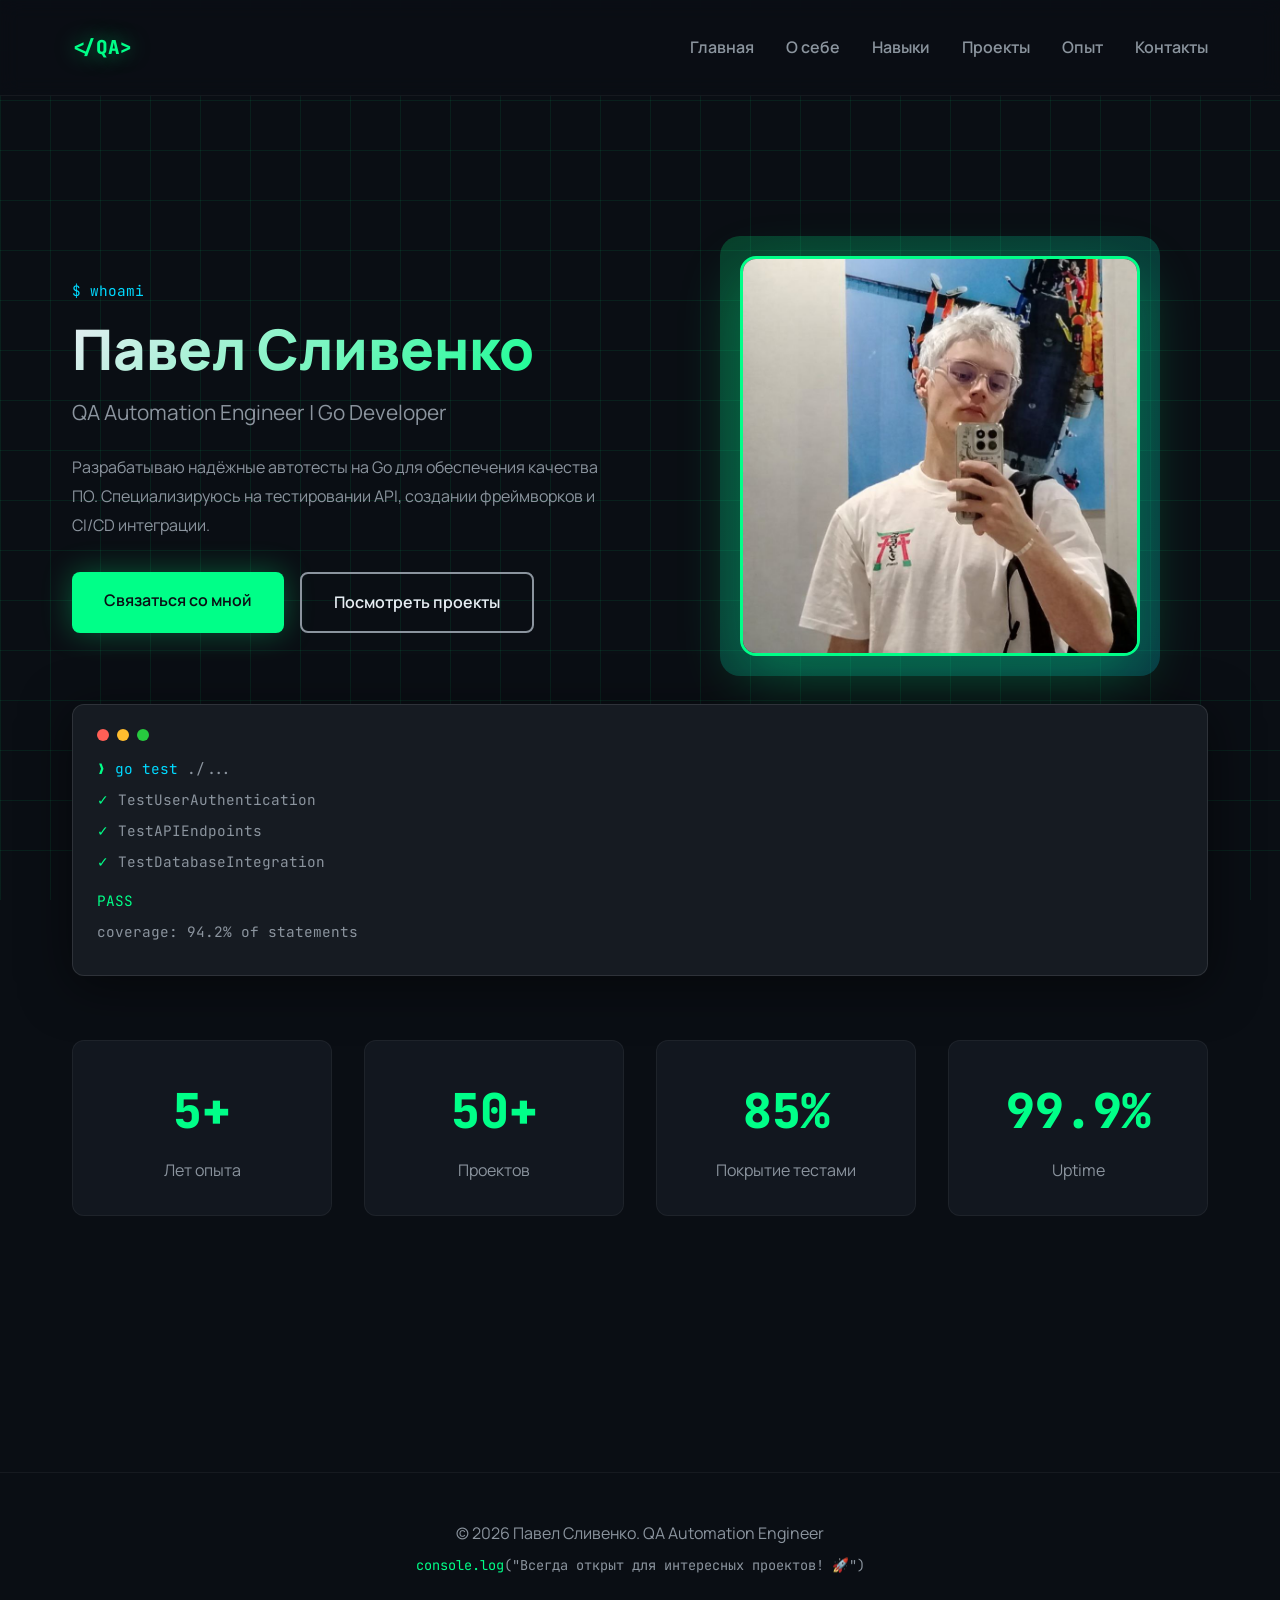
==== templates/index.html @ c2a79685 "Новая страница 404" ====
<!DOCTYPE html>
<html lang="ru">
<head>
    <meta charset="UTF-8">
    <meta name="viewport" content="width=device-width, initial-scale=1.0">
    <title>Павел Сливенко | QA Automation Engineer</title>
    <link rel="preconnect" href="https://fonts.googleapis.com">
    <link rel="preconnect" href="https://fonts.gstatic.com" crossorigin>
    <link href="https://fonts.googleapis.com/css2?family=JetBrains+Mono:wght@400;600;800&family=Manrope:wght@400;600;800&display=swap" rel="stylesheet">
    <link rel="stylesheet" href="/static/css/style.css">
    <style>
        /* Hero Section */
        .hero {
            padding: 6rem 0 4rem;
            animation: fadeIn 0.8s ease-out 0.3s both;
        }

        .hero-content {
            display: grid;
            grid-template-columns: 1fr 1fr;
            gap: 4rem;
            align-items: center;
        }

        .hero-text h1 {
            font-size: 3.5rem;
            font-weight: 800;
            margin-bottom: 1rem;
            line-height: 1.1;
            background: linear-gradient(135deg, var(--text-primary) 0%, var(--accent-green) 100%);
            -webkit-background-clip: text;
            -webkit-text-fill-color: transparent;
            background-clip: text;
        }

        .hero-tag {
            font-family: 'JetBrains Mono', monospace;
            color: var(--accent-cyan);
            font-size: 0.9rem;
            margin-bottom: 1rem;
            display: inline-block;
            animation: pulse 2s ease-in-out infinite;
        }

        @keyframes pulse {
            0%, 100% { opacity: 1; }
            50% { opacity: 0.6; }
        }

        .hero-subtitle {
            font-size: 1.3rem;
            color: var(--text-secondary);
            margin-bottom: 1.5rem;
        }

        .hero-description {
            color: var(--text-secondary);
            margin-bottom: 2rem;
            line-height: 1.8;
        }

        .cta-buttons {
            display: flex;
            gap: 1rem;
        }

        /* Profile Image */
        .hero-image {
            position: relative;
        }

        .profile-image-wrapper {
            position: relative;
            width: 100%;
            max-width: 400px;
            margin: 0 auto;
        }

        .profile-image-wrapper::before {
            content: '';
            position: absolute;
            top: -20px;
            left: -20px;
            right: -20px;
            bottom: -20px;
            background: linear-gradient(135deg, var(--accent-green), var(--accent-cyan));
            border-radius: 20px;
            opacity: 0.2;
            animation: rotate 10s linear infinite;
        }

        @keyframes rotate {
            0% { transform: rotate(0deg); }
            100% { transform: rotate(360deg); }
        }

        .profile-image {
            position: relative;
            width: 100%;
            aspect-ratio: 1;
            border-radius: 16px;
            overflow: hidden;
            border: 3px solid var(--accent-green);
            box-shadow: 0 20px 60px rgba(0, 255, 136, 0.3);
            background: linear-gradient(135deg, var(--bg-secondary), var(--code-bg));
            display: flex;
            align-items: center;
            justify-content: center;
            font-size: 4rem;
        }

        .profile-image img {
            width: 100%;
            height: 100%;
            object-fit: cover;
            display: block;
        }

        .profile-placeholder {
            color: var(--text-secondary);
            text-align: center;
            padding: 2rem;
        }

        .profile-placeholder-icon {
            font-size: 6rem;
            margin-bottom: 1rem;
            opacity: 0.3;
        }

        .profile-placeholder-text {
            font-size: 1rem;
            font-family: 'JetBrains Mono', monospace;
        }

        /* Terminal */
        .terminal {
            background: var(--code-bg);
            border: 1px solid rgba(255, 255, 255, 0.1);
            border-radius: 12px;
            padding: 1.5rem;
            margin: 3rem 0;
            font-family: 'JetBrains Mono', monospace;
            font-size: 0.9rem;
            animation: fadeIn 0.8s ease-out 0.6s both;
            box-shadow: 0 10px 50px rgba(0, 0, 0, 0.5);
        }

        .terminal-header {
            display: flex;
            gap: 0.5rem;
            margin-bottom: 1rem;
        }

        .terminal-dot {
            width: 12px;
            height: 12px;
            border-radius: 50%;
            background: #ff5f56;
        }

        .terminal-dot:nth-child(2) { background: #ffbd2e; }
        .terminal-dot:nth-child(3) { background: #27c93f; }

        .terminal-content {
            color: var(--text-secondary);
        }

        .terminal-line {
            margin: 0.5rem 0;
        }

        .terminal-prompt {
            color: var(--accent-green);
        }

        .terminal-command {
            color: var(--accent-cyan);
        }

        /* Stats */
        .stats {
            display: grid;
            grid-template-columns: repeat(auto-fit, minmax(200px, 1fr));
            gap: 2rem;
            margin: 4rem 0;
        }

        .stat-card {
            text-align: center;
            padding: 2rem;
            background: var(--bg-secondary);
            border: 1px solid rgba(255, 255, 255, 0.05);
            border-radius: 12px;
            transition: all 0.3s;
        }

        .stat-card:hover {
            transform: translateY(-5px);
            border-color: var(--accent-green);
            box-shadow: 0 10px 30px rgba(0, 255, 136, 0.1);
        }

        .stat-number {
            font-size: 3rem;
            font-weight: 800;
            color: var(--accent-green);
            font-family: 'JetBrains Mono', monospace;
        }

        .stat-label {
            color: var(--text-secondary);
            margin-top: 0.5rem;
        }

        @media (max-width: 968px) {
            .hero-content {
                grid-template-columns: 1fr;
                gap: 2rem;
            }

            .hero-text h1 {
                font-size: 2.5rem;
            }

            .profile-image-wrapper {
                max-width: 300px;
            }

            .cta-buttons {
                flex-direction: column;
            }
        }
    </style>
</head>
<body>
    <div class="bg-grid"></div>
    
    <!-- Floating particles -->
    <div class="particle" style="left: 10%; animation-delay: 0s;"></div>
    <div class="particle" style="left: 30%; animation-delay: 3s;"></div>
    <div class="particle" style="left: 50%; animation-delay: 6s;"></div>
    <div class="particle" style="left: 70%; animation-delay: 9s;"></div>
    <div class="particle" style="left: 90%; animation-delay: 12s;"></div>

    <header>
        <nav class="container">
            <a href="/" class="logo">&lt;/QA&gt;</a>
            <button class="menu-toggle">☰</button>
            <ul class="nav-links">
                <li><a href="/">Главная</a></li>
                <li><a href="/about">О себе</a></li>
                <li><a href="/skills">Навыки</a></li>
                <li><a href="/projects">Проекты</a></li>
                <li><a href="/experience">Опыт</a></li>
                <li><a href="/contact">Контакты</a></li>
            </ul>
        </nav>
    </header>

    <main>
        <section class="hero">
            <div class="container">
                <div class="hero-content">
                    <div class="hero-text">
                        <span class="hero-tag">$ whoami</span>
                        <h1>Павел Сливенко</h1>
                        <p class="hero-subtitle">QA Automation Engineer | Go Developer</p>
                        <p class="hero-description">
                            Разрабатываю надёжные автотесты на Go для обеспечения качества ПО. 
                            Специализируюсь на тестировании API, создании фреймворков и CI/CD интеграции.
                        </p>
                        <div class="cta-buttons">
                            <a href="/contact" class="btn btn-primary">Связаться со мной</a>
                            <a href="/projects" class="btn btn-secondary">Посмотреть проекты</a>
                        </div>
                    </div>

                    <div class="hero-image">
                        <div class="profile-image-wrapper">
                            <div class="profile-image">
                                 <img src="/static/img/photo.jpg" alt="Моя фотка">
                            </div>
                        </div>
                    </div>
                </div>

                <div class="terminal">
                    <div class="terminal-header">
                        <div class="terminal-dot"></div>
                        <div class="terminal-dot"></div>
                        <div class="terminal-dot"></div>
                    </div>
                    <div class="terminal-content">
                        <div class="terminal-line">
                            <span class="terminal-prompt">❯</span> 
                            <span class="terminal-command">go test</span> ./...
                        </div>
                        <div class="terminal-line">
                            <span style="color: var(--accent-green);">✓</span> TestUserAuthentication
                        </div>
                        <div class="terminal-line">
                            <span style="color: var(--accent-green);">✓</span> TestAPIEndpoints
                        </div>
                        <div class="terminal-line">
                            <span style="color: var(--accent-green);">✓</span> TestDatabaseIntegration
                        </div>
                        <div class="terminal-line" style="margin-top: 1rem;">
                            <span style="color: var(--accent-green);">PASS</span>
                        </div>
                        <div class="terminal-line">
                            <span>coverage: 94.2% of statements</span>
                        </div>
                    </div>
                </div>

                <div class="stats">
                    <div class="stat-card fade-in-up stagger-1">
                        <div class="stat-number">5+</div>
                        <div class="stat-label">Лет опыта</div>
                    </div>
                    <div class="stat-card fade-in-up stagger-2">
                        <div class="stat-number">50+</div>
                        <div class="stat-label">Проектов</div>
                    </div>
                    <div class="stat-card fade-in-up stagger-3">
                        <div class="stat-number">85%</div>
                        <div class="stat-label">Покрытие тестами</div>
                    </div>
                    <div class="stat-card fade-in-up stagger-4">
                        <div class="stat-number">99.9%</div>
                        <div class="stat-label">Uptime</div>
                    </div>
                </div>
            </div>
        </section>
    </main>

    <footer>
        <div class="container">
            <p>&copy; 2026 Павел Сливенко. QA Automation Engineer</p>
            <p style="margin-top: 0.5rem; font-family: 'JetBrains Mono', monospace; font-size: 0.85rem;">
                <span style="color: var(--accent-green);">console.log</span>("Всегда открыт для интересных проектов! 🚀")
            </p>
        </div>
    </footer>

    <script src="/static/js/main.js"></script>
</body>
</html>
---- static/css/style.css ----
:root {
    --bg-primary: #0a0e14;
    --bg-secondary: #12171f;
    --accent-green: #00ff88;
    --accent-cyan: #00d9ff;
    --text-primary: #e6edf3;
    --text-secondary: #8b949e;
    --code-bg: #161b22;
    --grid-color: rgba(0, 255, 136, 0.08);
}

* {
    margin: 0;
    padding: 0;
    box-sizing: border-box;
}

body {
    font-family: 'Manrope', sans-serif;
    background: var(--bg-primary);
    color: var(--text-primary);
    line-height: 1.6;
    overflow-x: hidden;
    min-height: 100vh;
    display: flex;
    flex-direction: column;
}

/* Animated background grid */
.bg-grid {
    position: fixed;
    top: 0;
    left: 0;
    width: 100%;
    height: 100%;
    background-image: 
        linear-gradient(var(--grid-color) 1px, transparent 1px),
        linear-gradient(90deg, var(--grid-color) 1px, transparent 1px);
    background-size: 50px 50px;
    animation: gridMove 20s linear infinite;
    pointer-events: none;
    z-index: 0;
}

@keyframes gridMove {
    0% { transform: translate(0, 0); }
    100% { transform: translate(50px, 50px); }
}

/* Floating particles */
.particle {
    position: fixed;
    width: 2px;
    height: 2px;
    background: var(--accent-green);
    border-radius: 50%;
    pointer-events: none;
    opacity: 0;
    animation: float 15s infinite;
}

@keyframes float {
    0% {
        transform: translateY(100vh) translateX(0);
        opacity: 0;
    }
    10% {
        opacity: 0.5;
    }
    90% {
        opacity: 0.5;
    }
    100% {
        transform: translateY(-100px) translateX(100px);
        opacity: 0;
    }
}

.container {
    max-width: 1200px;
    margin: 0 auto;
    padding: 0 2rem;
    position: relative;
    z-index: 1;
}

/* Header */
header {
    padding: 2rem 0;
    border-bottom: 1px solid rgba(255, 255, 255, 0.05);
    backdrop-filter: blur(10px);
    position: sticky;
    top: 0;
    z-index: 100;
    background: rgba(10, 14, 20, 0.9);
    animation: slideDown 0.6s ease-out;
}

@keyframes slideDown {
    from {
        transform: translateY(-100%);
        opacity: 0;
    }
    to {
        transform: translateY(0);
        opacity: 1;
    }
}

nav {
    display: flex;
    justify-content: space-between;
    align-items: center;
}

.logo {
    font-family: 'JetBrains Mono', monospace;
    font-size: 1.2rem;
    font-weight: 800;
    color: var(--accent-green);
    text-shadow: 0 0 20px rgba(0, 255, 136, 0.5);
    text-decoration: none;
}

.nav-links {
    display: flex;
    gap: 2rem;
    list-style: none;
}

.nav-links a {
    color: var(--text-secondary);
    text-decoration: none;
    font-weight: 600;
    transition: all 0.3s;
    position: relative;
}

.nav-links a:hover,
.nav-links a.active {
    color: var(--accent-green);
}

.nav-links a::after {
    content: '';
    position: absolute;
    bottom: -5px;
    left: 0;
    width: 0;
    height: 2px;
    background: var(--accent-green);
    transition: width 0.3s;
}

.nav-links a:hover::after,
.nav-links a.active::after {
    width: 100%;
}

/* Main content */
main {
    flex: 1;
    padding: 4rem 0;
}

/* Page title */
.page-title {
    font-size: 3rem;
    font-weight: 800;
    margin-bottom: 1rem;
    background: linear-gradient(135deg, var(--text-primary) 0%, var(--accent-green) 100%);
    -webkit-background-clip: text;
    -webkit-text-fill-color: transparent;
    background-clip: text;
    animation: fadeIn 0.8s ease-out;
}

.page-subtitle {
    font-size: 1.2rem;
    color: var(--text-secondary);
    margin-bottom: 3rem;
    animation: fadeIn 0.8s ease-out 0.2s both;
}

@keyframes fadeIn {
    from {
        opacity: 0;
        transform: translateY(20px);
    }
    to {
        opacity: 1;
        transform: translateY(0);
    }
}

/* Buttons */
.btn {
    padding: 1rem 2rem;
    border: none;
    border-radius: 8px;
    font-weight: 600;
    cursor: pointer;
    transition: all 0.3s;
    text-decoration: none;
    display: inline-block;
    font-family: 'Manrope', sans-serif;
}

.btn-primary {
    background: var(--accent-green);
    color: var(--bg-primary);
    box-shadow: 0 0 30px rgba(0, 255, 136, 0.3);
}

.btn-primary:hover {
    transform: translateY(-2px);
    box-shadow: 0 5px 40px rgba(0, 255, 136, 0.5);
}

.btn-secondary {
    background: transparent;
    color: var(--text-primary);
    border: 2px solid var(--text-secondary);
}

.btn-secondary:hover {
    border-color: var(--accent-green);
    color: var(--accent-green);
}

/* Cards */
.card {
    background: var(--bg-secondary);
    border: 1px solid rgba(255, 255, 255, 0.05);
    border-radius: 12px;
    padding: 2rem;
    transition: all 0.3s;
    position: relative;
    overflow: hidden;
}

.card::before {
    content: '';
    position: absolute;
    top: 0;
    left: 0;
    width: 100%;
    height: 3px;
    background: linear-gradient(90deg, var(--accent-green), var(--accent-cyan));
    transform: scaleX(0);
    transform-origin: left;
    transition: transform 0.3s;
}

.card:hover {
    transform: translateY(-5px);
    border-color: var(--accent-green);
    box-shadow: 0 10px 40px rgba(0, 255, 136, 0.1);
}

.card:hover::before {
    transform: scaleX(1);
}

/* Section title */
.section-title {
    font-size: 2rem;
    font-weight: 800;
    margin-bottom: 2rem;
    position: relative;
    display: inline-block;
}

.section-title::before {
    content: '//';
    color: var(--accent-green);
    margin-right: 1rem;
    font-family: 'JetBrains Mono', monospace;
}

/* Tech tags */
.tech-stack {
    display: flex;
    flex-wrap: wrap;
    gap: 0.5rem;
    margin-top: 1rem;
}

.tech-tag {
    background: rgba(0, 255, 136, 0.1);
    color: var(--accent-green);
    padding: 0.4rem 0.8rem;
    border-radius: 6px;
    font-size: 0.85rem;
    font-family: 'JetBrains Mono', monospace;
    border: 1px solid rgba(0, 255, 136, 0.2);
}

/* Footer */
footer {
    padding: 3rem 0;
    border-top: 1px solid rgba(255, 255, 255, 0.05);
    text-align: center;
    color: var(--text-secondary);
    margin-top: 4rem;
}

/* Animations */
.fade-in-up {
    opacity: 0;
    transform: translateY(30px);
    animation: fadeInUp 0.6s ease-out forwards;
}

@keyframes fadeInUp {
    to {
        opacity: 1;
        transform: translateY(0);
    }
}

.stagger-1 { animation-delay: 0.1s; }
.stagger-2 { animation-delay: 0.2s; }
.stagger-3 { animation-delay: 0.3s; }
.stagger-4 { animation-delay: 0.4s; }
.stagger-5 { animation-delay: 0.5s; }
.stagger-6 { animation-delay: 0.6s; }

/* Responsive */
@media (max-width: 768px) {
    .page-title {
        font-size: 2rem;
    }
    
    .nav-links {
        gap: 1rem;
        font-size: 0.9rem;
    }
    
    .container {
        padding: 0 1rem;
    }
}

/* Mobile menu toggle */
.menu-toggle {
    display: none;
    background: none;
    border: none;
    color: var(--text-primary);
    font-size: 1.5rem;
    cursor: pointer;
}

@media (max-width: 768px) {
    .menu-toggle {
        display: block;
    }
    
    .nav-links {
        display: none;
        position: absolute;
        top: 100%;
        left: 0;
        right: 0;
        background: rgba(10, 14, 20, 0.98);
        flex-direction: column;
        padding: 2rem;
        border-top: 1px solid rgba(255, 255, 255, 0.05);
    }
    
    .nav-links.active {
        display: flex;
    }
}
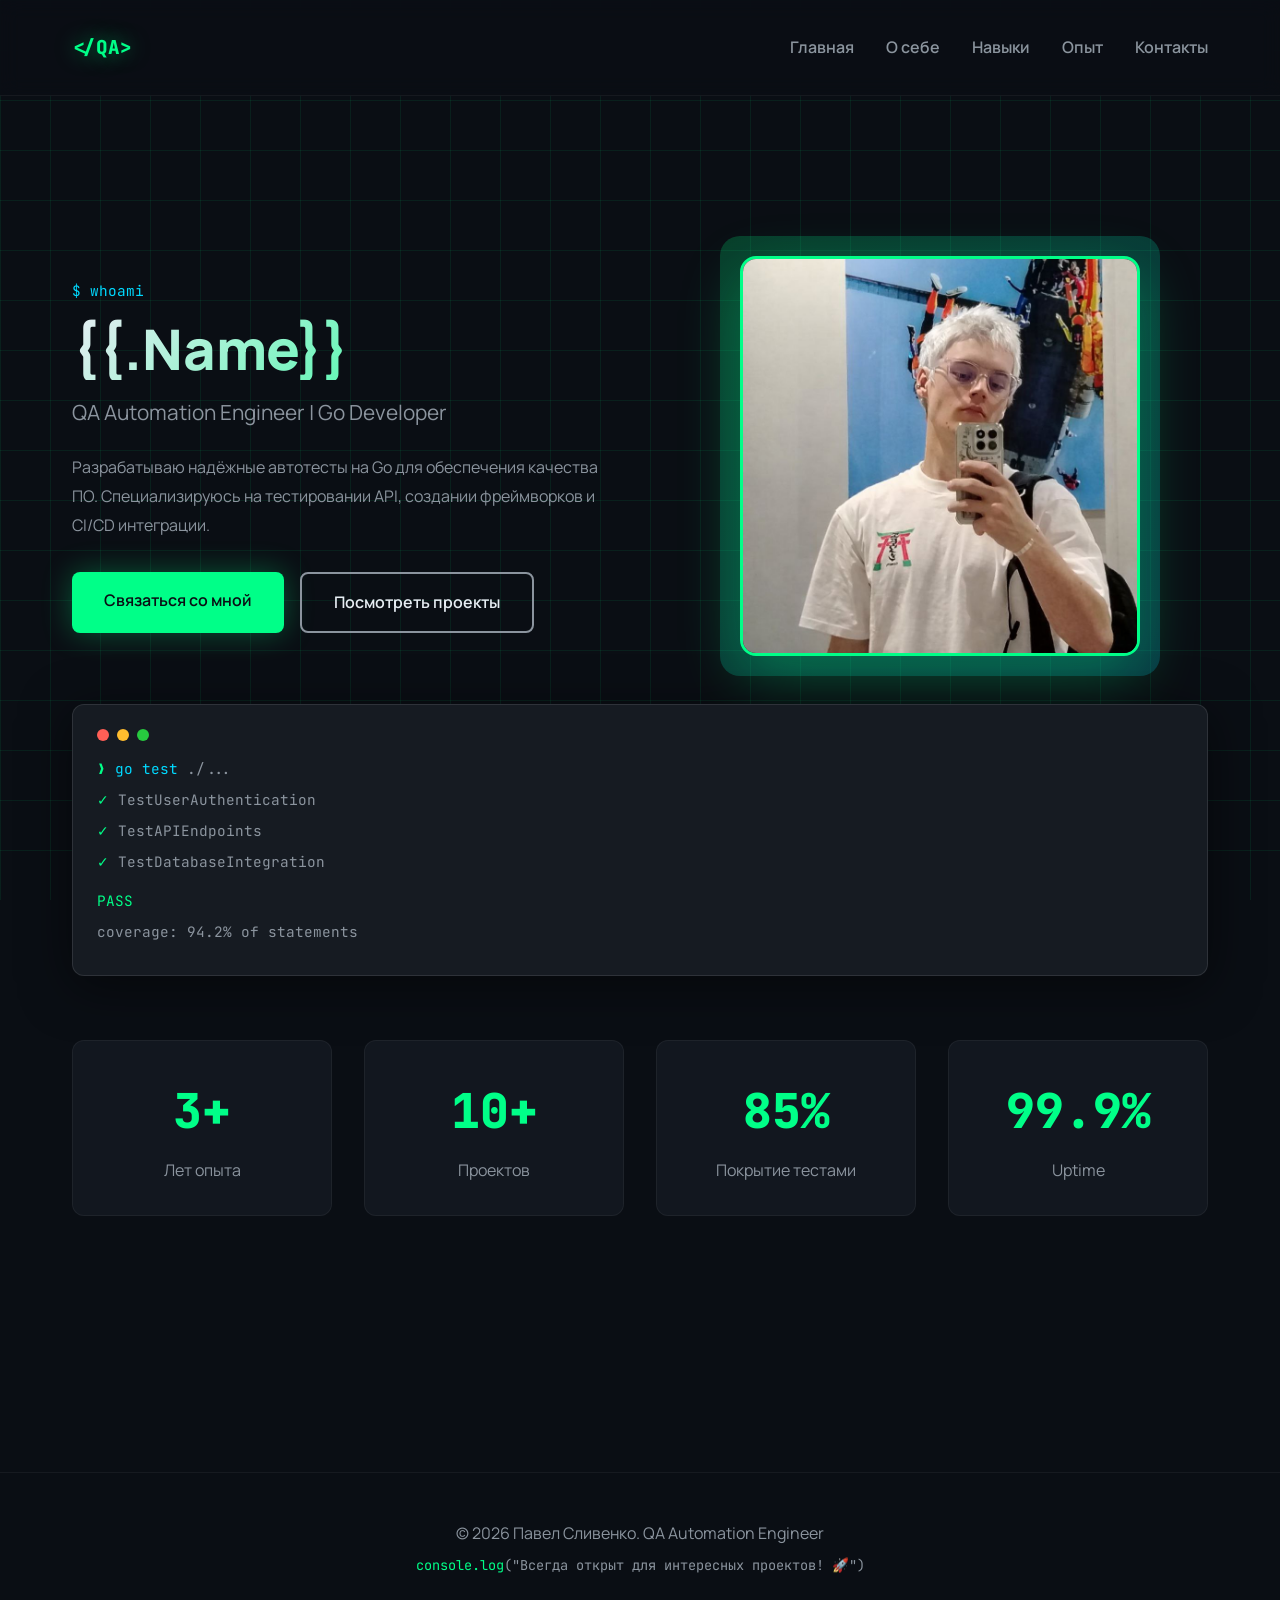
==== commit 58d94a92: "Отредактировал шаблоны" ====
--- a/templates/index.html
+++ b/templates/index.html
@@ -116,23 +116,6 @@
             display: block;
         }
 
-        .profile-placeholder {
-            color: var(--text-secondary);
-            text-align: center;
-            padding: 2rem;
-        }
-
-        .profile-placeholder-icon {
-            font-size: 6rem;
-            margin-bottom: 1rem;
-            opacity: 0.3;
-        }
-
-        .profile-placeholder-text {
-            font-size: 1rem;
-            font-family: 'JetBrains Mono', monospace;
-        }
-
         /* Terminal */
         .terminal {
             background: var(--code-bg);
@@ -235,8 +218,7 @@
 </head>
 <body>
     <div class="bg-grid"></div>
-    
-    <!-- Floating particles -->
+
     <div class="particle" style="left: 10%; animation-delay: 0s;"></div>
     <div class="particle" style="left: 30%; animation-delay: 3s;"></div>
     <div class="particle" style="left: 50%; animation-delay: 6s;"></div>
@@ -251,9 +233,9 @@
                 <li><a href="/">Главная</a></li>
                 <li><a href="/about">О себе</a></li>
                 <li><a href="/skills">Навыки</a></li>
-                <li><a href="/projects">Проекты</a></li>
+<!--                <li><a href="/projects">Проекты</a></li>-->
                 <li><a href="/experience">Опыт</a></li>
-                <li><a href="/contact">Контакты</a></li>
+                <li><a href="/contacts">Контакты</a></li>
             </ul>
         </nav>
     </header>
@@ -264,14 +246,14 @@
                 <div class="hero-content">
                     <div class="hero-text">
                         <span class="hero-tag">$ whoami</span>
-                        <h1>Павел Сливенко</h1>
+                        <h1>{{.Name}}</h1>
                         <p class="hero-subtitle">QA Automation Engineer | Go Developer</p>
                         <p class="hero-description">
                             Разрабатываю надёжные автотесты на Go для обеспечения качества ПО. 
                             Специализируюсь на тестировании API, создании фреймворков и CI/CD интеграции.
                         </p>
                         <div class="cta-buttons">
-                            <a href="/contact" class="btn btn-primary">Связаться со мной</a>
+                            <a href="/contacts" class="btn btn-primary">Связаться со мной</a>
                             <a href="/projects" class="btn btn-secondary">Посмотреть проекты</a>
                         </div>
                     </div>
@@ -316,11 +298,11 @@
 
                 <div class="stats">
                     <div class="stat-card fade-in-up stagger-1">
-                        <div class="stat-number">5+</div>
+                        <div class="stat-number">3+</div>
                         <div class="stat-label">Лет опыта</div>
                     </div>
                     <div class="stat-card fade-in-up stagger-2">
-                        <div class="stat-number">50+</div>
+                        <div class="stat-number">10+</div>
                         <div class="stat-label">Проектов</div>
                     </div>
                     <div class="stat-card fade-in-up stagger-3">
